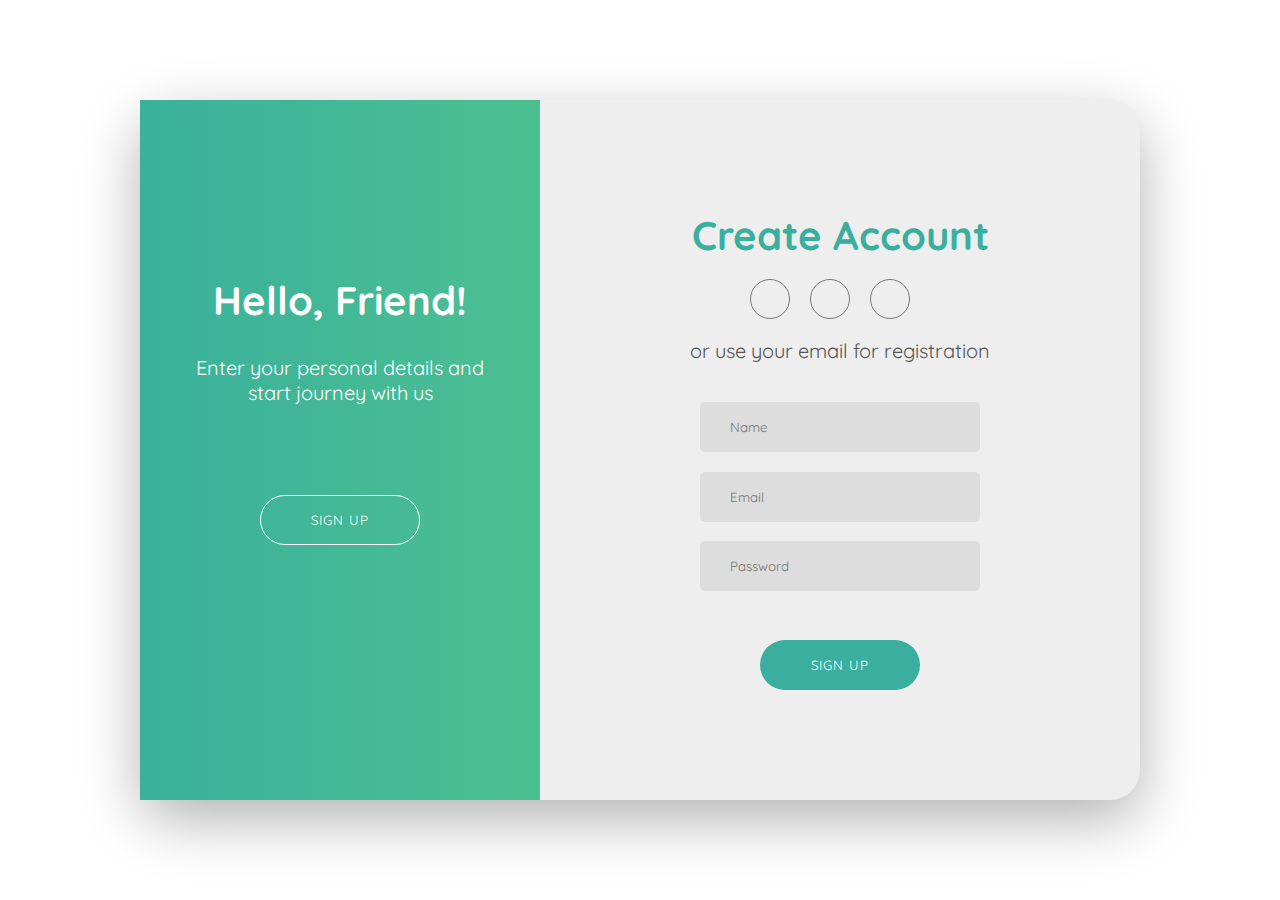
==== 0008_sign_up_form/index.html @ 94c2f55e "Sign up form" ====
<!DOCTYPE html>
<html lang="en">
  <head>
    <meta charset="UTF-8" />
    <meta name="viewport" content="width=device-width, initial-scale=1.0" />
    <title>Sign up form</title>
    <link
      href="https://fonts.googleapis.com/css2?family=Quicksand:wght@300..700&display=swap"
      rel="stylesheet"
    />
    <link
      rel="stylesheet"
      href="https://cdnjs.cloudflare.com/ajax/libs/font-awesome/6.5.1/css/all.min.css"
      integrity="sha512-DTOQO9RWCH3ppGqcWaEA1BIZOC6xxalwEsw9c2QQeAIftl+Vegovlnee1c9QX4TctnWMn13TZye+giMm8e2LwA=="
      crossorigin="anonymous"
      referrerpolicy="no-referrer"
    />
    <link rel="stylesheet" href="style.css" />
  </head>
  <body>
    <div class="container">
      <div class="form-wrapper">
        <div class="banner">
          <h1>Hello, Friend!</h1>
          <p>Enter your personal details and start journey with us</p>
        </div>
        <div class="green-bg">
          <button type="button">Sign Up</button>
        </div>
        <form class="signup-form">
          <h1>Create Account</h1>
          <div class="social-media">
            <i class="fab fa-facebook-f"></i>
            <i class="fab fa-instagram"></i>
            <i class="fab fa-linkedin-in"></i>
          </div>
          <p>or use your email for registration</p>
          <div class="input-group">
            <i class="fas fa-user"> </i>
            <input type="text" placeholder="Name" />
          </div>
          <div class="input-group">
            <i class="fas fa-envelope"> </i>
            <input type="email" placeholder="Email" />
          </div>
          <div class="input-group">
            <i class="fas fa-lock"> </i>
            <input type="password" placeholder="Password" />
          </div>
          <button type="button">Sign Up</button>
        </form>
      </div>
    </div>
    <script src="script.js"></script>
  </body>
</html>
---- 0008_sign_up_form/style.css ----
* {
  margin: 0;
  padding: 0;
  box-sizing: border-box;
  outline: none;
  font-family: Quicksand, sans-serif;
}

html {
  font-size: 62.5%;
}

.container {
  width: 100%;
  height: 100vh;
  display: flex;
  justify-content: center;
  align-items: center;
}

.form-wrapper {
  width: 100rem;
  height: 70rem;
  background-color: #eee;
  border-radius: 3rem;
  box-shadow: 0 2rem 6rem rgba(0, 0, 0, 0.3);
  position: relative;
}

.banner {
  position: absolute;
  top: 25%;
  left: 5rem;
  text-align: center;
  color: white;
  width: 30rem;
  z-index: 100;
}

.banner h1 {
  font-size: 4rem;
  margin-bottom: 3rem;
}

.banner p {
  font-size: 2rem;
}

.green-bg {
  width: 40%;
  height: 100%;
  background: linear-gradient(to right, #3ab19b, #4cbf91);
  position: absolute;
  top: 0;
  left: 0;
}

.green-bg button {
  position: absolute;
  top: 60%;
  left: 50%;
  transform: translate(-50%, -50%);
  width: 16rem;
  height: 5rem;
  background-color: transparent;
  border: 0.1rem solid #fff;
  border-radius: 3rem;
  text-transform: uppercase;
  letter-spacing: 0.1rem;
  color: #fff;
  cursor: pointer;
}

.signup-form {
  width: 60rem;
  height: 100%;
  position: absolute;
  top: 0;
  left: 40rem;
  display: flex;
  flex-direction: column;
  justify-content: space-around;
  align-items: center;
  padding: 10rem 0;
}

.signup-form h1 {
  font-size: 4rem;
  color: #3aaf9f;
}

.social-media {
  display: flex;
}

.social-media i {
  width: 4rem;
  height: 4rem;
  border: 0.1rem solid #777;
  border-radius: 50%;
  display: flex;
  justify-content: center;
  align-items: center;
  margin-right: 2rem;
  font-size: 2rem;
  color: #555;
}

.signup-form p {
  color: #555;
  font-size: 2rem;
  margin-bottom: 2rem;
}

.input-group {
  position: relative;
}

.input-group input {
  width: 28rem;
  height: 5rem;
  padding: 1rem 1rem 1rem 3rem;
  background-color: #ddd;
  border: none;
  border-radius: 0.5rem;
}

.input-group i {
  position: absolute;
  top: 50%;
  left: 1rem;
  transform: translate(-50%);
  font-size: 1.2rem;
  color: #555;
}

.signup-form button {
  width: 16rem;
  height: 5rem;
  background-color: #3aaf9f;
  border: none;
  border-radius: 3rem;
  text-transform: uppercase;
  letter-spacing: 0.1rem;
  color: #fff;
  margin-top: 3rem;
  cursor: pointer;
}
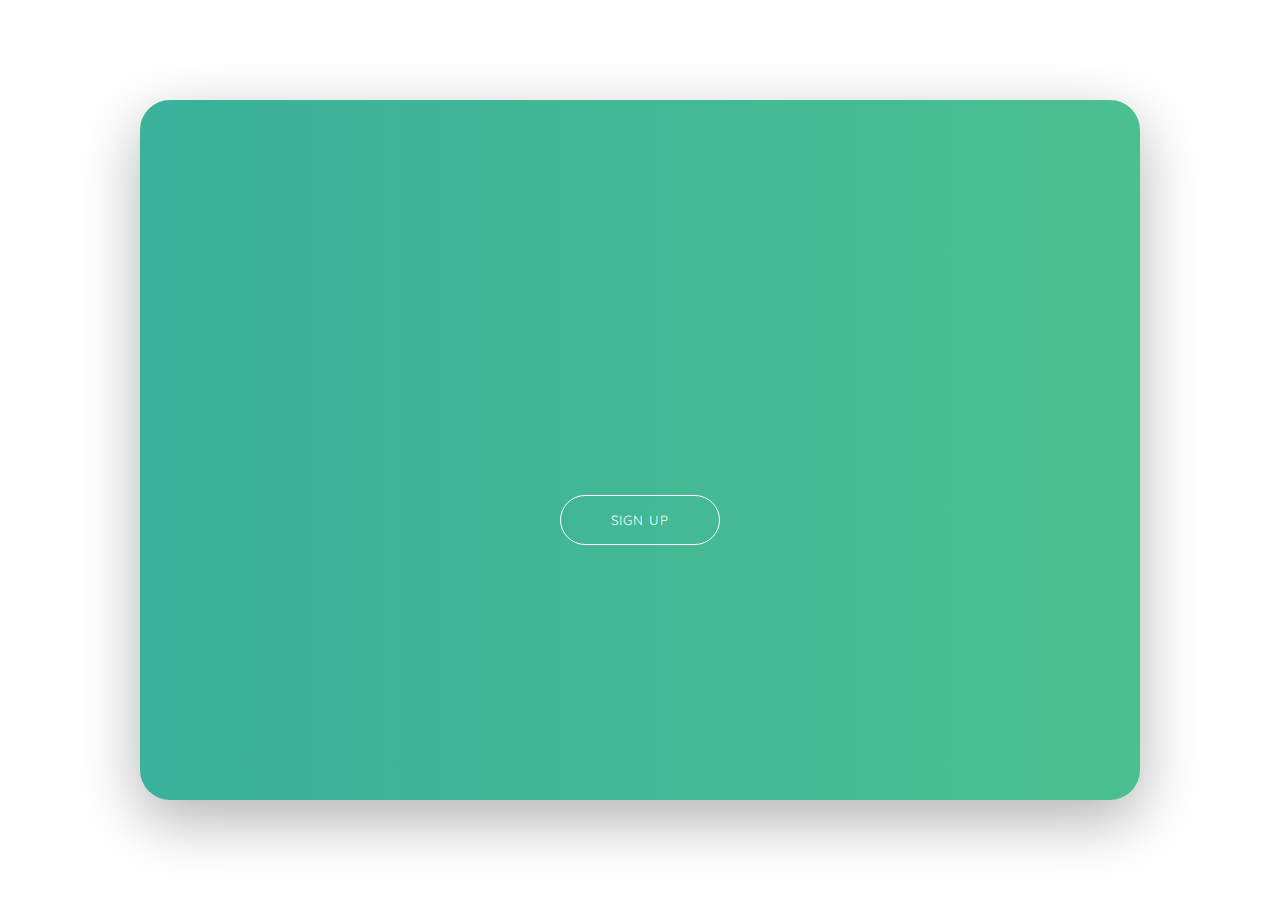
==== commit 4c46fe01: "misc 👍" ====
--- a/0008_sign_up_form/index.html
+++ b/0008_sign_up_form/index.html
@@ -30,7 +30,9 @@
         <form class="signup-form">
           <h1>Create Account</h1>
           <div class="social-media">
-            <i class="fab fa-facebook-f"></i>
+            <a href="https://facebook.com" target="_blank" rel="noopener"
+              ><i class="fab fa-facebook-f"></i
+            ></a>
             <i class="fab fa-instagram"></i>
             <i class="fab fa-linkedin-in"></i>
           </div>
--- a/0008_sign_up_form/style.css
+++ b/0008_sign_up_form/style.css
@@ -25,16 +25,21 @@
   border-radius: 3rem;
   box-shadow: 0 2rem 6rem rgba(0, 0, 0, 0.3);
   position: relative;
+  overflow: hidden;
 }
 
 .banner {
   position: absolute;
   top: 25%;
-  left: 5rem;
+  left: -30rem;
   text-align: center;
   color: white;
   width: 30rem;
   z-index: 100;
+  transition: left 1.5s cubic-bezier(0.19, 1, 0.22, 1);
+}
+.container.change .banner {
+  left: 5rem;
 }
 
 .banner h1 {
@@ -47,12 +52,18 @@
 }
 
 .green-bg {
-  width: 40%;
+  width: 100%;
   height: 100%;
   background: linear-gradient(to right, #3ab19b, #4cbf91);
   position: absolute;
   top: 0;
   left: 0;
+  z-index: 50;
+  transition: width 1.5s cubic-bezier(0.19, 1, 0.22, 1);
+}
+
+.container.change .green-bg {
+  width: 40%;
 }
 
 .green-bg button {
@@ -76,12 +87,17 @@
   height: 100%;
   position: absolute;
   top: 0;
-  left: 40rem;
+  left: 0rem;
   display: flex;
   flex-direction: column;
   justify-content: space-around;
   align-items: center;
   padding: 10rem 0;
+  transition: left 1.5s cubic-bezier(0.19, 1, 0.22, 1);
+}
+
+.container.change .signup-form {
+  left: 40rem;
 }
 
 .signup-form h1 {
